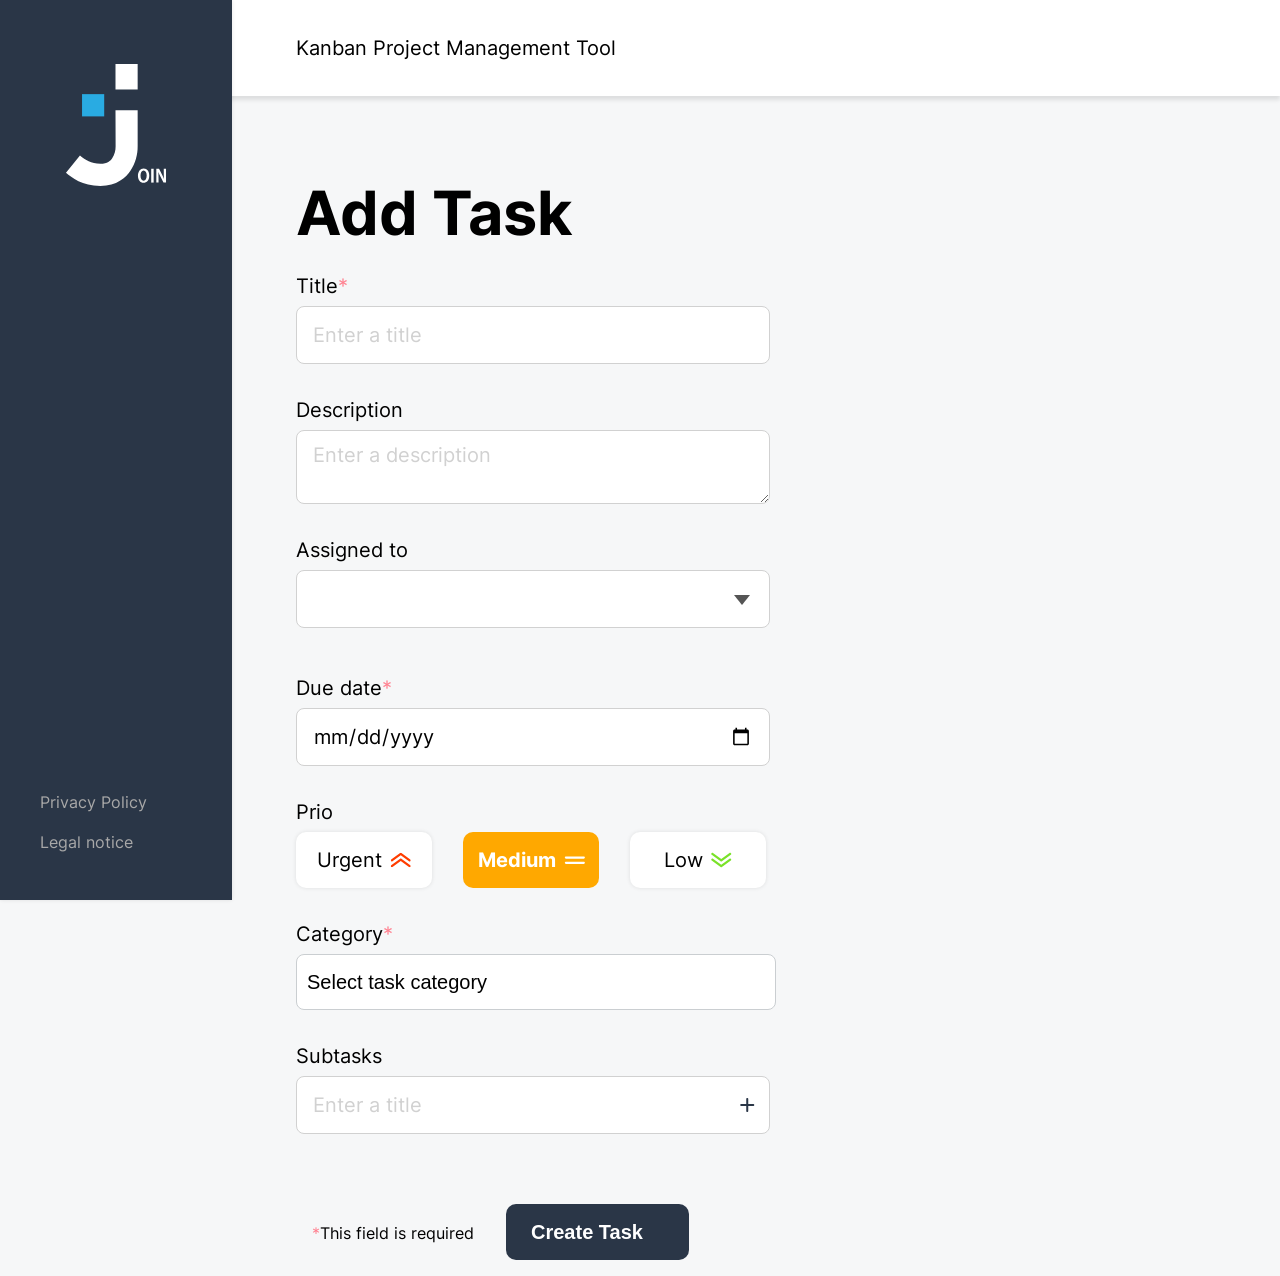
==== add_task.html @ dfd760e7 "join upload" ====
<!DOCTYPE html>
<html lang="en">
  <head>
    <meta charset="UTF-8" />
    <meta name="viewport" content="width=device-width, initial-scale=1.0" />
    <title>Add Task</title>
    <link rel="icon" type="image/x-icon" href="assets/img/logo_dark.svg" />

    <link rel="stylesheet" href="./css/font.css" />
    <link rel="stylesheet" href="./css/template.css" />
    <link rel="stylesheet" href="./css/addTask.css" />
    <link rel="stylesheet" href="./css/addTaskSubtask.css" />
    <link rel="stylesheet" href="./css/addTaskResponsive.css" />
    <link rel="stylesheet" href="style.css" />
    <link rel="stylesheet" href="./css/board.css" />
    <link rel="stylesheet" href="./css/boardOverlay.css" />
    <link rel="stylesheet" href="./css/boardResp.css" />

    <script src="script.js" defer></script>
    <script src="./js/template.js" defer></script>
    <script src="./js/login.js" defer></script>
    <script src="./js/storage.js" defer></script>
    <script src="./js/summary.js" defer></script>
    <script src="./js/contact.js" defer></script>
    <script src="./js/board.js" defer></script>
    <script src="./js/boardAddEditTask.js" defer></script>
    <script src="./js/addTask.js" defer></script>
    <script src="./js/addTask_subtasks.js" defer></script>
    <script src="./js/addTaskTransferInput.js" defer></script>
    <script src="./js/submitTasks.js" defer></script>
    <script src="./js/addTaskHTML.js" defer></script>
    <script src="./js/contactDetail.js" defer></script>
    <script src="./js/contactHTML.js" defer></script>
  </head>

  <body
    onload="initAddTask()"
    onbeforeunload="resetInputLocalStorage('temporaryInputAddTask')"
  >
    <div class="landscape-msg">
      Please rotate your device to portrait mode<br />
      for better user experience.
    </div>

    <header w3-include-html="./assets/templates/header.html"></header>
    <div w3-include-html="./assets/templates/submenu.html"></div>
    <div
      id="sidebar"
      class="sidebar"
      w3-include-html="./assets/templates/sidebarFooter.html"
    ></div>

    <div class="ctn-content">
      <h1>Add Task</h1>

      <form
        id="Add-Task-Form"
        class="form-layout"
        onsubmit="submitTask('toDo'); return false;"
      >
        <div class="add-task-wrapper-form-input">
          <div class="add-task-left-column">
            <div class="input_box_layout">
              <div class="description-with-star">
                <span class="add_task_txt_format">Title</span>
                <p class="add_task_txt_format" style="color: #ff8190">*</p>
              </div>
              <input
                class="input-add-task"
                id="task-input-title"
                minlength="5"
                required
                type="text"
                placeholder="Enter a title"
                onkeyup="checkSubmission(event)"
              />
            </div>
            <div class="input_box_layout">
              <span class="add_task_txt_format">Description</span>

              <textarea
                class="input-add-task input-textarea"
                id="task-input-description"
                placeholder="Enter a description"
              ></textarea>
            </div>

            <div class="input_box_layout no-margin-bottom">
              <label class="add_task_txt_format">Assigned to</label>
              <div class="pos-rel">
                <div class="dropDownIcon"></div>
                <input
                  id="input-assignedTo"
                  class="input-add-task"
                  onclick="activateDropdown()"
                />
                <div
                  class="assignedContacts-open"
                  id="assignedContactsCtn"
                ></div>
                <div id="checkedContactsCtn" class="checked-contacts-ctn"></div>
              </div>
            </div>
          </div>

          <div class="parting_line_grey"></div>

          <div class="add-task-right-column">
            <div class="input_box_layout">
              <div class="description-with-star">
                <span class="add_task_txt_format">Due date</span>
                <p class="add_task_txt_format" ; style="color: #ff8190">*</p>
              </div>
              <input
                id="task-input-dueDate"
                class="input-add-task"
                required
                type="date"
                placeholder="dd/mm/yyyy"
                onkeyup="checkSubmission(event)"
              />
            </div>

            <div id="transp-overlay" class="transp-overlay d-none"></div>
            <div id="msgBox" class="d-none">
              Task added to board<img
                id="vectorboard-pic"
                src="./assets/img/vectorboard.svg"
              />
            </div>

            <div class="input_box_layout">
              <span class="add_task_txt_format">Prio</span>
              <div class="prio_box_layout">
                <div
                  id="urgentButton"
                  class="prio-btn-neutral responsive-prio-btn"
                  onclick="changeButtonColorsUrgent()"
                >
                  Urgent
                  <img
                    id="urgent-icon"
                    src="./assets/img/prio_alta2.svg"
                    class="urgent-icon"
                    alt="..."
                  />
                </div>

                <div
                  id="mediumButton"
                  class="medium-btn-yellow responsive-prio-btn"
                  onclick="changeButtonColorsMedium()"
                >
                  Medium
                  <img
                    id="medium-icon"
                    src="./assets/img/capa_2.svg"
                    class="urgent-icon"
                    style="fill: #ffa800"
                  />
                </div>

                <div
                  id="lowButton"
                  class="prio-btn-neutral responsive-prio-btn"
                  onclick="changeButtonColorsLow()"
                >
                  Low
                  <img
                    id="low-icon"
                    src="./assets/img/prio_baja.svg"
                    class="urgent-icon"
                    alt="..."
                  />
                </div>
              </div>
            </div>

            <div class="input_box_layout">
              <div class="description-with-star">
                <span class="add_task_txt_format">Category</span>
                <p class="add_task_txt_format" ; style="color: #ff8190">*</p>
              </div>
              <div class="custom-select">
                <select
                  id="selectCategory"
                  class="select.dropdown_list"
                  onchange="setCategory()"
                  required
                >
                  <option value="" disabled selected>
                    Select task category
                  </option>
                  <option value="Technical Task">Technical Task</option>
                  <option value="User Story">User Story</option>
                </select>
              </div>
            </div>

            <div class="input_box_layout responsive-heigth">
              <span class="add_task_txt_format">Subtasks</span>
              <div class="input-add-subtask-layout">
                <input
                  class="input-add-task"
                  id="subtaskInput"
                  minlength="2"
                  placeholder="Enter a title"
                  onkeyup="checkInputSubtask(event)"
                  onclick="changeInputSubtaskButtons()"
                />
                <div id="input-subtask-btn-ctn" class="input-subtask-btn-ctn">
                  <button
                    type="button"
                    id="plus-btn"
                    class="subtask-plus-btn"
                    onclick="changeInputSubtaskButtons()"
                  ></button>
                </div>
              </div>
              <div
                class="added-subtask-responsive"
                id="added-subtask-ctn"
              ></div>
            </div>
          </div>
        </div>

        <div class="bottom-section-ctn">
          <div class="description-with-star">
            <p class="required_txt_format" style="color: #ff8190">*</p>
            <span class="required_txt_format">This field is required</span>
          </div>
          <div class="clear_create_btn_ctn">
            <button
              id="clear-btn"
              class="clear-btn"
              type="button"
              onclick="clearForm()"
            >
              <span>Clear</span>
              <img
                src="assets/img/close-blue.svg"
                class="create-task-btn-checkmark hover-icon"
              />
            </button>
            <button id="submit-btn" type="submit" class="create-task-btn">
              <span>Create Task</span>
              <img
                src="assets/img/Vector.svg"
                class="create-task-btn-checkmark"
              />
            </button>
          </div>
        </div>
      </form>
    </div>
  </body>
</html>
---- css/font.css ----
/*** INTER ***/

/* inter-100 - latin */
@font-face {
  font-display: swap; /* Check https://developer.mozilla.org/en-US/docs/Web/CSS/@font-face/font-display for other options. */
  font-family: 'Inter';
  font-style: normal;
  font-weight: 100;
  src: url('../assets/font/inter-v13-latin-100.woff2') format('woff2'); /* Chrome 36+, Opera 23+, Firefox 39+, Safari 12+, iOS 10+ */
}

/* inter-200 - latin */
@font-face {
  font-display: swap; /* Check https://developer.mozilla.org/en-US/docs/Web/CSS/@font-face/font-display for other options. */
  font-family: 'Inter';
  font-style: normal;
  font-weight: 200;
  src: url('../assets/font/inter-v13-latin-200.woff2') format('woff2'); /* Chrome 36+, Opera 23+, Firefox 39+, Safari 12+, iOS 10+ */
}

/* inter-300 - latin */
@font-face {
  font-display: swap; /* Check https://developer.mozilla.org/en-US/docs/Web/CSS/@font-face/font-display for other options. */
  font-family: 'Inter';
  font-style: normal;
  font-weight: 300;
  src: url('../assets/font/inter-v13-latin-300.woff2') format('woff2'); /* Chrome 36+, Opera 23+, Firefox 39+, Safari 12+, iOS 10+ */
}

/* inter-regular - latin */
@font-face {
  font-display: swap; /* Check https://developer.mozilla.org/en-US/docs/Web/CSS/@font-face/font-display for other options. */
  font-family: 'Inter';
  font-style: normal;
  font-weight: 400;
  src: url('../assets/font/inter-v13-latin-regular.woff2') format('woff2'); /* Chrome 36+, Opera 23+, Firefox 39+, Safari 12+, iOS 10+ */
}

/* inter-500 - latin */
@font-face {
  font-display: swap; /* Check https://developer.mozilla.org/en-US/docs/Web/CSS/@font-face/font-display for other options. */
  font-family: 'Inter';
  font-style: normal;
  font-weight: 500;
  src: url('../assets/font/inter-v13-latin-500.woff2') format('woff2'); /* Chrome 36+, Opera 23+, Firefox 39+, Safari 12+, iOS 10+ */
}

/* inter-600 - latin */
@font-face {
  font-display: swap; /* Check https://developer.mozilla.org/en-US/docs/Web/CSS/@font-face/font-display for other options. */
  font-family: 'Inter';
  font-style: normal;
  font-weight: 600;
  src: url('../assets/font/inter-v13-latin-600.woff2') format('woff2'); /* Chrome 36+, Opera 23+, Firefox 39+, Safari 12+, iOS 10+ */
}

/* inter-700 - latin */
@font-face {
  font-display: swap; /* Check https://developer.mozilla.org/en-US/docs/Web/CSS/@font-face/font-display for other options. */
  font-family: 'Inter';
  font-style: normal;
  font-weight: 700;
  src: url('../assets/font/inter-v13-latin-700.woff2') format('woff2'); /* Chrome 36+, Opera 23+, Firefox 39+, Safari 12+, iOS 10+ */
}

/* inter-800 - latin */
@font-face {
  font-display: swap; /* Check https://developer.mozilla.org/en-US/docs/Web/CSS/@font-face/font-display for other options. */
  font-family: 'Inter';
  font-style: normal;
  font-weight: 800;
  src: url('../assets/font/inter-v13-latin-800.woff2') format('woff2'); /* Chrome 36+, Opera 23+, Firefox 39+, Safari 12+, iOS 10+ */
}

/* inter-900 - latin */
@font-face {
  font-display: swap; /* Check https://developer.mozilla.org/en-US/docs/Web/CSS/@font-face/font-display for other options. */
  font-family: 'Inter';
  font-style: normal;
  font-weight: 900;
  src: url('../assets/font/inter-v13-latin-900.woff2') format('woff2'); /* Chrome 36+, Opera 23+, Firefox 39+, Safari 12+, iOS 10+ */
}



/*** OPEN SANS ***/

/* open-sans-300 - latin */
@font-face {
  font-display: swap; /* Check https://developer.mozilla.org/en-US/docs/Web/CSS/@font-face/font-display for other options. */
  font-family: 'Open Sans';
  font-style: normal;
  font-weight: 300;
  src: url('../assets/font/open-sans-v40-latin-300.woff2') format('woff2'); /* Chrome 36+, Opera 23+, Firefox 39+, Safari 12+, iOS 10+ */
}

/* open-sans-regular - latin */
@font-face {
  font-display: swap; /* Check https://developer.mozilla.org/en-US/docs/Web/CSS/@font-face/font-display for other options. */
  font-family: 'Open Sans';
  font-style: normal;
  font-weight: 400;
  src: url('../assets/font/open-sans-v40-latin-regular.woff2') format('woff2'); /* Chrome 36+, Opera 23+, Firefox 39+, Safari 12+, iOS 10+ */
}

/* open-sans-500 - latin */
@font-face {
  font-display: swap; /* Check https://developer.mozilla.org/en-US/docs/Web/CSS/@font-face/font-display for other options. */
  font-family: 'Open Sans';
  font-style: normal;
  font-weight: 500;
  src: url('../assets/font/open-sans-v40-latin-500.woff2') format('woff2'); /* Chrome 36+, Opera 23+, Firefox 39+, Safari 12+, iOS 10+ */
}

/* open-sans-600 - latin */
@font-face {
  font-display: swap; /* Check https://developer.mozilla.org/en-US/docs/Web/CSS/@font-face/font-display for other options. */
  font-family: 'Open Sans';
  font-style: normal;
  font-weight: 600;
  src: url('../assets/font/open-sans-v40-latin-600.woff2') format('woff2'); /* Chrome 36+, Opera 23+, Firefox 39+, Safari 12+, iOS 10+ */
}

/* open-sans-700 - latin */
@font-face {
  font-display: swap; /* Check https://developer.mozilla.org/en-US/docs/Web/CSS/@font-face/font-display for other options. */
  font-family: 'Open Sans';
  font-style: normal;
  font-weight: 700;
  src: url('../assets/font/open-sans-v40-latin-700.woff2') format('woff2'); /* Chrome 36+, Opera 23+, Firefox 39+, Safari 12+, iOS 10+ */
}

/* open-sans-800 - latin */
@font-face {
  font-display: swap; /* Check https://developer.mozilla.org/en-US/docs/Web/CSS/@font-face/font-display for other options. */
  font-family: 'Open Sans';
  font-style: normal;
  font-weight: 800;
  src: url('../assets/font/open-sans-v40-latin-800.woff2') format('woff2'); /* Chrome 36+, Opera 23+, Firefox 39+, Safari 12+, iOS 10+ */
}
---- css/template.css ----
header {
  height: 96px;
  background-color: white;
  display: flex;
  justify-content: space-between;
  align-items: center;
  position: fixed;
  top: 0;
  left: 0;
  right: 0;
  z-index: 1;
  padding-left: var(--margin-left-content);
  padding-right: var(--margin-right-content);
  box-shadow: 0 4px 4px rgba(0, 0, 0, 0.1);
}

header span {
  font-size: 20px;
  font-weight: 400;
  color: #000000;
}

.logo-header {
  width: 32px;
  display: none;
}

.header-right {
  display: flex;
  align-items: center;
  gap: 16px;
}

.ctn-icon-help-header {
  height: 32px;
  width: 32px;
  display: flex;
  justify-content: center;
  align-items: center;
}

.icon-help-header {
  height: 20px;
  width: 20px;
}

.icon-help-header:hover {
  height: 24px;
  width: 24px;
}

.icon-user-header {
  width: 48px;
  height: 48px;
  display: flex;
  justify-content: center;
  align-items: center;
  font-weight: bold;
  font-size: 16px;
  color: #29abe2;
  background-color: white;
  border-radius: 50%;
  border: solid 3px #2a3647;
}

.icon-user-header:hover {
  background-color: #0c2e621f;
}

.submenu-header {
  position: fixed;
  z-index: 10;
  top: var(--height-header);
  right: var(--margin-right-content);
  display: flex;
  flex-direction: column;
  background-color: #2a3647;
  padding: 10px;
  gap: 8px;
  border-radius: 20px 0 20px 20px;
  box-shadow: 0px 0px 4px 0px #0000001a;
}

.submenu-header a {
  text-decoration: none;
  color: #cdcdcd;
  font-size: 16px;
  padding: 8px 16px;
  border-radius: 8px;
}

.submenu-header a:hover {
  cursor: pointer;
  background-color: #2a3d59;
  transform: translateX(1px);
  transition: 75ms;
}

.overlay-submenu {
  height: 100%;
  position: fixed;
  top: 0;
  left: 0;
  right: 0;
  z-index: 9;
}

nav {
  display: flex;
  flex-direction: column;
  gap: 20px;
}

nav a {
  display: flex;
  align-items: center;
  color: #cdcdcd;
  padding: 8px 56px;
  gap: 8px;
}

nav a:hover {
  background-color: #2a3d59;
}

.nav-icon {
  width: 24px;
  height: 24px;
}

.tab-selected {
  background-color: #091931;
  color: white;
}

.sidebar {
  width: 232px;
  height: 100%;
  position: fixed;
  z-index: 2;
  display: flex;
  flex-direction: column;
  top: 0;
  left: 0;
  background-color: #2a3647;
  box-shadow: 0px 0px 4px 0px #0000001a;
}

.logo-sidebar {
  display: flex;
  justify-content: center;
  margin-top: 64px;
  margin-bottom: 96px;
}

.ctn-sidebar-legal {
  flex: 1;
  display: flex;
  flex-direction: column;
  justify-content: flex-end;
  align-items: flex-start;
  position: absolute;
  bottom: 38px;
}

.ctn-sidebar-legal a {
  color: #a8a8a8;
  display: flex;
  justify-content: flex-start;
  align-items: center;
  width: 192px;
  height: 40px;
  padding-left: 40px;
}

.ctn-sidebar-legal a:hover {
  color: #29abe2;
  font-weight: bold;
}

.ctn-content {
  position: absolute;
  top: var(--margin-top-content);
  left: var(--margin-left-content);
  right: 0;
  margin-right: var(--margin-right-content);
}

/* **** RESPONSIVE DESIGN **** */

@media (max-width: 784px) {
  header {
    height: 80px !important;
  }

  header span {
    display: none;
  }

  .icon-help-header {
    display: none;
  }

  .icon-user-header {
    width: 40px;
    height: 40px;
  }

  .sidebar {
    width: 100%;
    height: var(--height-footer);
    top: unset;
    bottom: 0;
    right: 0;
  }

  .logo-sidebar {
    display: none;
  }

  nav {
    flex-direction: row;
    justify-content: space-evenly;
    gap: unset;
  }

  nav a {
    flex-direction: column;
    justify-content: center;
    width: 64px;
    height: 64px;
    font-family: "Open Sans", sans-serif;
    font-size: 14px;
    padding: 8px 12px;
    border-radius: 16px;
    gap: 4px;
  }

  .ctn-sidebar-legal {
    display: none;
  }

  .logo-header {
    display: flex;
  }
}

@media (max-width: 350px) {
  nav a {
    font-size: 13px;
  }
}
---- css/addTask.css ----
.no-margin-bottom {
  margin-bottom: 0px !important;
}

.form-layout {
  display: flex;
  flex-direction: column;
  margin-top: 24px;
}

.add-task-wrapper-form-input {
  display: flex;
  gap: 40px;
}

.add_task_txt_format {
  font-size: 20px;
  font-weight: 400;
  line-height: 24px;
  letter-spacing: 0em;
  text-align: left;
  margin-bottom: 8px;
}

.input_box_layout {
  display: flex;
  justify-content: flex-start;
  align-items: flex-start;
  flex-direction: column;
  margin-bottom: 34px;
}

.description-with-star {
  display: flex;
}

.parting_line_grey {
  width: 2px;
  background: #d1d1d1;
}

.input-add-task {
  height: 48px;
  width: 440px;
  font-family: "Inter", sans-serif;
  font-size: 20px;
  font-weight: 400;
  color: #000000;
  border-radius: 8px;
  border: solid 1px #d1d1d1;
  padding: 4px 16px;
  margin: 0px;
  overflow: hidden;
  margin-right: 5px;
}

.input-textarea {
  resize: vertical;
  padding: 12px 16px;
}

.input-textarea:active,
.input-textarea:focus,
select:active,
select:focus {
  border: solid 1px #29abe2;
  outline: none;
}

select {
  appearance: none;
  -webkit-appearance: none;
  height: 56px;
  width: 100%;
  padding-left: 10px;
  background-color: #fff;
  border: 1px solid #caced1;
  border-radius: 8px;
  color: #000;
  cursor: pointer;
  font-size: 20px;
  -webkit-appearance: none;
  -moz-appearance: none;
  appearance: none;
}

.custom-select {
  width: 480px;
}

select:focus {
  border-color: #29abe2;
}

.dropDownIcon {
  width: 0;
  height: 0;
  border-left: 8px solid transparent;
  border-right: 8px solid transparent;
  border-top: 10px solid #555;
  position: absolute;
  margin-top: 25px;
  margin-left: 438px;
  transition: transform 0.3s ease;
}

.active .dropDownIcon {
  transform: rotate(180deg);
}

.assignedContacts-open {
  width: 470px;
  max-height: 250px;
  overflow-y: auto;
  border: 1px solid #ccc;
  border-top: none;
  border: none;
  z-index: 1000;
  background-color: #ffffff;
  display: none;
}

.contact {
  display: flex;
  justify-content: space-between;
  align-items: center;
  padding-left: 12px;
  padding-right: 16px;
  height: 70px;
  margin-bottom: 2px;
}

.contact:hover {
  background-color: #e3e3e3;
  border-radius: 10px;
  cursor: pointer;
}

.contact.active {
  color: white;
  border-radius: 10px;
  background-color: #2a3647;
}

.contact-circle-and-name-box {
  display: flex;
  justify-content: flex-start;
  align-items: center;
  gap: 8px;
  cursor: pointer;
}

.dropdwon-checkbox {
  width: 22px;
  margin-top: 30px;
}

.checked-contact-box {
  display: flex;
  justify-content: flex-start;
  align-items: center;
}

.checked-contacts-ctn {
  display: flex;
  align-items: center;
  margin-top: 8px;
  gap: 8px;
  max-width: 440px;
  flex-wrap: wrap;
}

.circle-wth-initials {
  border-radius: 100%;
}

.icon-calendar {
  height: 20px;
  width: 20px;
  position: absolute;
  margin-top: 50px;
  margin-left: 438px;
}

.prio_box_layout {
  display: flex;
  justify-content: space-between;
  align-items: center;
  width: 470px;
}

.prio-btn-neutral {
  width: 136px;
  height: 56px;
  padding: 16px, 10px, 16px, 10px;
  border-radius: 10px;
  gap: 8px;
  border: 0px;
  background-color: #ffffff;
  box-shadow: 0px 0px 4px 0px #0000001a;
  font-size: 20px;
  font-weight: 400;
  line-height: 24px;
  letter-spacing: 0em;
  text-align: left;
  display: flex;
  justify-content: center;
  align-items: center;
  cursor: pointer;
}

.prio-btn-neutral:hover {
  box-shadow: 0px 4px 4px 0px #00000040;
}

.urgent-btn-red {
  width: 136px;
  height: 56px;
  padding: 16px, 10px, 16px, 10px;
  border-radius: 10px;
  gap: 8px;
  border: 0px;
  color: #ffffff;
  background-color: #ff3d00;
  font-size: 20px;
  font-weight: 700;
  line-height: 24px;
  letter-spacing: 0em;
  text-align: left;
  display: flex;
  justify-content: center;
  align-items: center;
  cursor: pointer;
}

.medium-btn-yellow {
  width: 136px;
  height: 56px;
  padding: 16px, 10px, 16px, 10px;
  border-radius: 10px;
  gap: 8px;
  border: 0px;
  color: #ffffff;
  background-color: #ffa800;
  font-size: 20px;
  font-weight: 700;
  line-height: 24px;
  letter-spacing: 0em;
  text-align: left;
  display: flex;
  justify-content: center;
  align-items: center;
  cursor: pointer;
}

.low-btn-green {
  width: 136px;
  height: 56px;
  padding: 16px, 10px, 16px, 10px;
  border-radius: 10px;
  gap: 8px;
  border: 0px;
  color: #ffffff;
  background-color: #7ae229;
  font-size: 20px;
  font-weight: 700;
  line-height: 24px;
  letter-spacing: 0em;
  text-align: left;
  display: flex;
  justify-content: center;
  align-items: center;
  cursor: pointer;
}

.bottom-section-ctn {
  display: flex;
  justify-content: space-between;
  width: 1028px;
  margin-top: 80px;
}

.reqiured_txt_format {
  margin-top: 42px;
  font-size: 18px;
}

.clear_create_btn_ctn {
  display: flex;
  gap: 10px;
}

.clear-btn {
  width: 110px;
  height: 56px;
  padding: 16px;
  border-radius: 10px;
  border: 1px solid #2a3647;
  background: linear-gradient(0deg, #f6f7f8, #f6f7f8);
  font-size: 20px;
  cursor: pointer;
  display: flex;
  align-items: center;
  justify-content: space-between;
}

.clear-btn span {
  flex-grow: 1;
}

.clear-btn:hover {
  border: 2px solid #29abe2;
  color: #29abe2;
  box-shadow: 0px 4px 4px 0px #00000040;
}

.clear-btn:active {
  border: 2px solid #091931;
  color: #091931;
  box-shadow: 0px 4px 4px 0px #00000040;
}

.clear-btn:hover .hover-icon {
  filter: invert(32%) sepia(98%) saturate(1276%) hue-rotate(180deg)
    brightness(89%) contrast(89%);
}

.create-task-btn {
  width: 183px;
  height: 56px;
  padding: 16px;
  border-radius: 10px;
  border: 1px;
  gap: 4px;
  background: #2a3647;
  font-size: 20px;
  color: #fff;
  font-weight: 700;
  cursor: pointer;
}

.create-task-btn:hover {
  background-color: #29abe2;
  box-shadow: 0px 4px 4px 0px #00000040;
}

.create-task-btn:active {
  background-color: #091931;
  box-shadow: 0px 4px 4px 0px #00000040;
}

.create-task-btn-checkmark {
  width: 15.49px;
  height: 11.22px;
}

#vectorboard-pic {
  width: 26px;
  height: 22px;
  margin-left: 14px;
}
---- css/addTaskSubtask.css ----
.input-add-subtask {
  outline: none;
  border: 0px;
}

.input-add-subtask-layout {
  display: flex;
  justify-content: flex-end;
}

.input-subtask-btn-ctn {
  position: absolute;
  display: flex;
  justify-content: flex-end;
  align-items: center;
  margin-top: 8px;
  margin-right: 16px;
  width: fit-content;
  gap: 8px;
  background: white;
  width: 79px;
  height: 41px;
}

.subtask-plus-btn {
  height: 24px;
  width: 24px;
  border-radius: 100%;
  background-image: url(../assets/img/plus_blue.svg);
  background-repeat: no-repeat;
  background-position: center;
  border: 0;
  background-color: white;
  cursor: pointer;
  object-fit: contain;
}

.subtask-plus-btn:hover {
  background-color: #eaeaea;
  cursor: pointer;
}

.x-btn {
  height: 24px;
  width: 24px;
  border-radius: 100%;
  background-image: url(../assets/img/close_black.svg);
  background-repeat: no-repeat;
  background-position: center;
  border: 0;
  background-color: rgb(255, 255, 255);
}

.x-btn:hover,
.check-round-btn:hover {
  background-color: #eaeaea;
  cursor: pointer;
}

.check-round-btn {
  height: 24px;
  width: 24px;
  border-radius: 100%;
  background-image: url(../assets/img/check.svg);
  background-repeat: no-repeat;
  background-position: center;
  border: 0;
  background-color: rgb(255, 255, 255);
  cursor: pointer;
  padding-right: 24px;
}

.check-sub-btn:hover {
  background-color: #eaeaea;
  cursor: pointer;
}

.check-square-btn {
  height: 24px;
  width: 24px;
  background-image: url(../assets/img/check.svg);
  background-repeat: no-repeat;
  background-position: center;
  border: 0;
  background-color: rgb(255, 255, 255);
  border-right: 1px solid #caced1;
  cursor: pointer;
}

.check-square-btn:hover {
  cursor: pointer;
}

.small-divider {
  height: 24px;
  background-color: #caced1;
  width: 1px;
}

.input-edit-subtask {
  border: 0;
  background-color: transparent;
  margin-bottom: 0px !important;
}

.subtask-list {
  margin-top: 8px;
  height: 24px;
  width: 440px;
  display: flex;
  justify-content: space-between;
  align-items: center;
  padding: 8px 16px;
  border-radius: 12px;
}

.subtask-list:hover {
  background-color: #eeeeee;
  cursor: pointer;
}

.subtask-list-edit-mode {
  background-color: white;
  border-bottom: 2px solid #29abe2;
  border-radius: 0px !important;
  height: 20px !important;
  margin-top: 8px;
  height: 24px;
  width: 440px;
  display: flex;
  justify-content: space-between;
  align-items: center;
  padding: 8px 16px;
}

.subtask-icons {
  display: flex;
  justify-content: flex-end;
  align-items: center;
  z-index: 5;
}

.delete-btn {
  background-image: url(../assets/img/delete_default.svg);
  border: 0;
  height: 24px;
  width: 34px;
  padding-right: 5px;
  background-repeat: no-repeat;
  background-position: center;
  cursor: pointer;
}

.delete-btn:hover,
.confirm-btn:hover {
  cursor: pointer;
}

.white-bg {
  background-color: white !important;
}

.confirm-btn {
  background-image: url(../assets/img/edit_default.svg);
  border: 0;
  height: 24px;
  width: 34px;
  padding-right: 5px;
  background-repeat: no-repeat;
  background-position: center;
  border-left: 1px solid #caced1;
  cursor: pointer;
}
---- css/addTaskResponsive.css ----
@media (max-width: 1380px) {
  .add-task-wrapper-form-input {
    flex-direction: column;
  }

  .parting_line_grey {
    display: none;
  }

  .bottom-section-ctn {
    flex-wrap: wrap;
    justify-content: flex-start;
    align-items: baseline;
    gap: 32px;
    margin-top: 20px;
    padding: 16px;
    width: 85%;
  }

  .clear-btn {
    display: none;
  }
}

@media (max-width: 784px) {
  .bottom-section-ctn {
    position: fixed;
    bottom: 80px;
    width: 90%;
    z-index: 5;
    background-color: #f6f7f8;
    display: flex;
    flex-wrap: wrap;
    align-items: baseline;
    margin-top: 20px;
    padding-left: 0;
    padding-right: 10;
  }

  .reqiured_txt_format {
    overflow-wrap: break-word;
    word-wrap: break-word;
    hyphens: auto;
  }

  .added-subtask-responsive {
    height: fit-content;
    margin-bottom: 200px;
  }
}

@media (max-width: 510px) {
  .reqiured_txt_format {
    font-size: 16px;
  }

  .input-add-task {
    width: 400px;
  }

  .input_box_layout {
    width: 400px;
  }

  .assignedContacts-open {
    width: 428px;
  }

  .prio_box_layout {
    width: 435px;
  }

  .select.dropdown_list {
    width: 380px;
  }

  .responsive-heigth {
    height: 300px;
  }

  .custom-select {
    width: 435px;
  }

  .subtask-list {
    width: 350px;
  }

  .subtask-list-edit-mode {
    width: 350px;
  }

  .added-subtask-responsive {
    height: fit-content;
    margin-bottom: 200px;
  }

  .dropDownIcon {
    margin-left: 396px;
  }
}

@media (max-width: 460px) {
  *::-webkit-scrollbar {
    width: 0px !important;
    height: 0px !important;
  }

  .bottom-section-ctn {
    position: fixed;
    bottom: 80px;
    width: 95%;
    z-index: 5;
    background-color: #f6f7f8;
    flex-wrap: wrap;
    display: flex;
    justify-content: space-between;
    align-items: baseline;
    gap: 12px;
    margin-top: 20px;
    padding-right: 10;
  }

  .reqiured_txt_format {
    font-size: 16px;
  }

  .input-add-task {
    width: 350px;
  }

  .input_box_layout {
    width: 250px;
  }

  .assignedContacts-open {
    width: 380px;
  }

  .prio_box_layout {
    width: 100%;
    display: flex;
    flex-direction: column;
    align-items: flex-start;
    gap: 8px;
  }

  .responsive-prio-btn {
    height: 40px;
    width: 385px;
  }

  .select.dropdown_list {
    width: 380px;
  }

  .responsive-heigth {
    height: 300px;
  }

  .custom-select {
    width: 380px;
  }

  .added-subtask-responsive {
    height: fit-content;
    margin-bottom: 300px;
  }

  .dropDownIcon {
    margin-left: 348px;
  }
}

@media (max-width: 410px) {
  .bottom-section-ctn {
    position: fixed;
    bottom: 80px;
    width: 90%;
    z-index: 5;
    background-color: #f6f7f8;
    flex-wrap: wrap;
    display: flex;
    justify-content: space-between;
    align-items: baseline;
    gap: 8px;
    margin-top: 20px;
  }

  .required_txt_format {
    font-size: 13px !important;
  }

  .input-add-task {
    width: 300px;
    font-size: 16px;
  }

  .input_box_layout {
    width: 300px;
  }

  .assignedContacts-open {
    width: 330px;
  }

  .prio_box_layout {
    display: flex;
    flex-direction: column;
    align-items: flex-start;
    gap: 8px;
  }

  .responsive-prio-btn {
    height: 40px;
    width: 330px;
    font-size: 16px;
  }

  .select.dropdown_list {
    width: 380px;
  }

  .responsive-heigth {
    height: 300px;
  }

  .custom-select {
    width: 335px;
  }

  select {
    font-size: 16px;
  }

  .added-subtask-responsive {
    height: fit-content;
    margin-bottom: 300px;
  }

  .subtask-list {
    width: 300px;
  }

  .subtask-list-edit-mode {
    width: 300px;
  }

  .dropDownIcon {
    margin-left: 296px;
  }

  .add_task_txt_format {
    font-size: 18px;
  }
}

@media (max-width: 360px) {
  .bottom-section-ctn {
    position: fixed;
    bottom: 80px;
    width: 90%;
    z-index: 5;
    background-color: #f6f7f8;
    flex-wrap: wrap;
    display: flex;
    justify-content: space-between;
    align-items: baseline;
    gap: 8px;
    margin-top: 20px;
  }

  .required_txt_format {
    font-size: 13px !important;
  }

  .input-add-task {
    width: 280px;
  }

  .input_box_layout {
    width: 280px;
  }

  .prio_box_layout {
    display: flex;
    flex-direction: column;
    align-items: flex-start;
    gap: 8px;
  }

  .responsive-prio-btn {
    height: 40px;
    width: 310px;
  }

  .select.dropdown_list {
    width: 280px;
  }

  .responsive-heigth {
    height: 300px;
  }

  .custom-select {
    width: 310px;
  }

  .added-subtask-responsive {
    height: fit-content;
    margin-bottom: 300px;
  }

  .assignedContacts-open {
    width: 310px;
  }

  .dropDownIcon {
    margin-left: 280px;
  }
}

@media (max-width: 340px) {
  .input-add-task {
    width: 260px;
  }

  .input_box_layout {
    width: 260px;
  }

  .responsive-prio-btn {
    width: 290px;
  }

  .select.dropdown_list {
    width: 260px;
  }

  .responsive-heigth {
    height: 280px;
  }

  .custom-select {
    width: 290px;
  }

  .assignedContacts-open {
    width: 290px;
  }

  .dropDownIcon {
    margin-left: 260px;
  }
}
---- style.css ----
body {
  margin: 0;
  background-color: #f6f7f8;
  font-family: "Inter", sans-serif;
  display: flex;
  justify-content: center;
  align-items: center;
  flex-direction: column;
  position: relative;
  min-height: 100vh;
  min-width: 320px;

  --height-header: 96px;
  --height-footer: 80px;
  --width-sidebar: 232px;
  --margin-top-content: 176px;
  --margin-left-content: 296px;
  --margin-right-content: 40px;
}


h1 {
  font-size: 61px;
  margin-bottom: 0;
  margin-block-start: 0;
}

h2 {
  font-size: 27px;
  font-weight: 700;
}

h3 {
  font-size: 20px;
  font-weight: 700;
  margin-bottom: 4px;
  margin-block-start: 0;
}

input {
  height: 36px;
  width: 336px;
  font-family: "Inter", sans-serif;
  font-size: 20px;
  font-weight: 400;
  color: #000000;
  border-radius: 8px;
  border: solid 1px #d1d1d1;
  margin-bottom: 32px;
  padding: 4px 16px;
}

input:focus {
  border-color: #29abe2;
  outline: none;
}

input:hover {
cursor: pointer;
}

::placeholder {
  color: #d1d1d1;
}

p {
  margin-block-start: 0;
  margin-block-end: 0;
}

a {
  text-decoration: none;
  cursor: pointer;
}

.mt-48 {
  margin-top: 48px;
}

.ft-sz-16 {
  font-size: 16px !important;
}

.wrapper {
  flex: 1;
  display: flex;
  flex-direction: column;
  align-items: center;
  justify-content: center;
  width: 100%;
}

.input-icon {
  position: absolute;
  margin-left: -40px;
  margin-top: 12px;
  height: 20px;
  width: 20px;
}

.btn-db {
  border: unset !important;
  border-radius: 8px !important;
  background-color: #2a3647 !important;
  color: #ffffff !important;
  font-family: "Inter", sans-serif !important;
  font-size: 21px !important;
  font-weight: 700 !important;
  padding: 12px 16px !important;
  display: flex !important;
  align-items: center !important;
}

.if-button-disabled {
  border: unset !important;
  border-radius: 8px !important;
  border-color: rgba(118, 118, 118, 0.3) !important;
  background-color: rgba(239, 239, 239, 0.3) !important;
  color: rgba(16, 16, 16, 0.3) !important;
  font-family: "Inter", sans-serif !important;
  font-size: 21px;
  font-weight: 700 !important;
  padding: 12px 16px !important;
  display: flex !important;
  align-items: center !important;
}

.btn-db:hover {
  cursor: pointer;
  background-color: #29abe2 !important;
  box-shadow: 3px 3px 3px rgba(0, 0, 0, 0.2);
}

.btn-outline {
  border: solid 1px #2a3647;
  border-radius: 8px;
  background-color: #ffffff;
  color: #2a3647;
  font-family: "Inter", sans-serif;
  font-size: 21px;
  font-weight: 700;
  padding: 12px 16px;
}

.btn-outline:hover {
  cursor: pointer;
  border-color: #29abe2;
  color: #29abe2;
  box-shadow: 3px 3px 3px rgba(0, 0, 0, 0.2);
}

.icon-btn {
  width: 32px;
  height: 32px;
}

.checkbox {
  height: 16px;
  width: 16px;
  margin-bottom: 0;
  margin-right: 8px;
  padding: 0;
  filter: drop-shadow(2px 6px 16px rgba(0, 0, 0, 0.3));
}

.checkbox:hover {
  cursor: pointer;
  box-shadow: 3px 3px 3px rgba(0, 0, 0, 0.3);
  height: 17px;
  width: 17px;
  margin-right: 7px;
}

.disable-scroll {
  overflow: hidden;
}

.landscape-msg {
  display: none;
  justify-content: center;
  align-items: center;
  position: fixed;
  top: 0;
  bottom: 0;
  left: 0;
  right: 0;
  z-index: 20;
  text-align: center;
  line-height: 200%;
  background-color: #2a3647;
  opacity: 0.9;
  color: #ffffff;
  font-size: 28px;
  font-weight: 600;
}

.successfullyMessage {
  display: flex;
  justify-content: center;
  align-items: center;
  font-size: 20px;
  text-align: center;
  z-index: 200 !important;
  position: fixed;
  top: 50%;
  left: 50%;
  transform: translate(-50%, -50%);
  background: #2a3647 !important;
  color: white !important;
  border: none !important;
  border-radius: 10px !important;
  width: 300px !important;
  height: 70px;
}

.transp-overlay {
  display: flex;
  position: fixed;
  top: 0;
  left: 0;
  right: 0;
  bottom: 0;
  height: 100vh;
  width: 100%;
  background-color: rgba(255, 255, 255, 0.3);
  z-index: 150 !important;
  animation: start-animations-helper_animation 1.5s ease-in-out forwards;
}

.pos-rel {
  position: relative;
}

.rotate180 {
  transform: rotate(180deg);
}

.d-none {
  display: none;
}

*::-webkit-scrollbar {
  width: 12px;
  height: 12px;
}

*::-webkit-scrollbar-track {
  background-color: white;
  border-radius: 8px;
  margin-top: var(--height-header);
  margin-bottom: 4px;
}

*::-webkit-scrollbar-track:hover {
  background-color: rgb(235, 235, 235);
}

*::-webkit-scrollbar-thumb {
  background-color: #cccccc;
  border-radius: 8px;
}

*::-webkit-scrollbar-thumb:hover {
  background-color: #a8a8a8;
}

input:-webkit-autofill,
input:-webkit-autofill:hover, 
input:-webkit-autofill:focus, 
input:-webkit-autofill:active{
    -webkit-box-shadow: 0 0 0 30px white inset !important;
}


/* **** RESPONSIVE DESIGN **** */

@media (max-width: 784px) {
  body {
    --height-header: 80px !important;
    --margin-top-content: 128px !important;
    --margin-left-content: 64px !important;
  }

  ::-webkit-scrollbar {
    width: 0;
    height: 8px;
}

  *::-webkit-scrollbar-track {
    margin-bottom: var(--height-footer);
  }

  *::-webkit-scrollbar-track {
    margin-bottom: var(--height-footer);
  }
}

@media (max-width: 600px) {
  body {
    --margin-left-content: 16px !important;
    --margin-right-content: 16px !important;
  }

  h1 {
    font-size: 47px;
  }
}

@media (max-width: 420px) {
  input {
    width: 255px;
    font-size: 16px;
  }
}

@media screen and (max-height: 480px) and (orientation: landscape) {
  .landscape-msg {
    display: flex;
  }
}
---- css/board.css ----
.headline-board {
  display: flex;
  justify-content: space-between;
  align-items: center;
}

.header-board-right {
  height: 48px;
  display: flex;
  align-items: center;
  gap: 32px;
}

.ctn-search-task {
  display: flex;
  justify-content: space-between;
  align-items: center;
  background-color: white;
  border: 1px solid #a8a8a8;
  border-radius: 10px;
}

.input-search-task {
  margin-bottom: 0;
  width: unset;
  border: none;
}

.input-search-task:hover {
  cursor: pointer;
}

.input-search-task:focus {
  outline: none;
}

.search-task-right {
  display: flex;
  justify-content: space-between;
  align-self: center;
  gap: 16px;
  margin-right: 16px;
}

.ctn-search-task-icon {
  width: 32px;
  height: 32px;
  display: flex;
  justify-content: center;
  align-items: center;
  border-radius: 50%;
}

.ctn-search-task-icon:hover {
  cursor: pointer;
  background-color: #eeeeee;
}

.mt-48 {
  margin-top: 48px;
}

.btn-add-task-db {
  height: 24px;
  border-radius: 10px !important;
  padding: 8px 16px !important;
  gap: 4px;
}

.ctn-board {
  display: flex;
  gap: 40px;
}

.ctn-board-status {
  min-width: 200px;
  max-width: 400px;
  display: flex;
  flex-direction: column;
  flex-grow: 1;
  flex-basis: 0;
  margin-top: 48px;
}

.ctn-board-status-top {
  display: flex;
  justify-content: space-between;
  align-items: center;
  font-size: 20px;
  font-weight: 700;
  color: #42526e;
  margin-bottom: 16px;
}

.icon-plus-square {
  width: 24px;
  height: 24px;
}

.icon-plus-square:hover {
  cursor: pointer;
}

.ctn-board-status-bottom {
  display: flex;
  flex-direction: column;
  justify-content: flex-start;
  gap: 16px;
  padding-bottom: 200px;
}

.empty-status {
  height: 48px;
  display: flex;
  justify-content: center;
  font-family: "Open Sans", sans-serif;
  font-size: 16px;
  align-items: center;
  background-color: #e7e7e7;
  color: #a8a8a8;
  border: 1px dashed #a8a8a8;
  border-radius: 10px;
  box-shadow: 0 0 4 #00000029;
}

.ctn-tasks {
  position: relative;
  display: flex;
  flex-direction: column;
  justify-content: flex-start;
  align-items: center;
  border-radius: 24px;
  gap: 16px;
}

.preview-drop-task {
  z-index: 1000; 
  border: 2px dashed #000; 
  border-radius: 10px;
  padding: 10px; 
  box-sizing: border-box; 
  pointer-events: none; 
  height:250px !important;
}

.card-task-small {
  display: flex;
  flex-direction: column;
  width: 90%;
  min-width: 160px;
  padding: 16px;
  background-color: white;
  border-radius: 24px;
  gap: 24px;
  box-shadow: 0px 0px 10px 3px #00000014;
  transition: 75ms;
  touch-action: none;
}

.card-task-small:hover {
  cursor: pointer;
}

.ctn-card-category-show-more-small {
  position: relative;
  display: flex;
  justify-content: space-between;
}

.card-category-small {
  width: fit-content;
  background-color: #0038ff;
  color: white;
  font-size: 16px;
  font-weight: 400;
  padding: 4px 16px;
  border-radius: 8px;
}

.ctn-card-show-more-small {
  height: 28px;
  width: 28px;
  display: flex;
  justify-content: center;
  align-items: center;
  border-radius: 50%;
  cursor: pointer;
}

.ctn-card-show-more-small:hover {
  background-color: #a8a8a82d;
}

.icon-card-show-more-small {
  height: 16px;
  width: 16px;
  filter: invert(50%);
}

.ctn-submenu-card-small {
  position: absolute;
  top: 0;
  right: 0;
  z-index: 7;
  display: flex;
  flex-direction: column;
  align-items: flex-start;
  background-color: white;
  font-size: 14px;
  padding: 20px;
  border-radius: 20px 20px 0 20px;
  box-shadow: 0px 4px 4px 0px #00000040;
  gap: 20px;
  cursor: default;
}

.ctn-submenu-card-small span {
  font-weight: 700;
}

.ctn-submenu-selection-card-small {
  display: flex;
  align-items: center;
  gap: 4px;
  cursor: pointer;
}

.icon-submenu-selection-card-small {
  height: 20px;
  rotate: 180deg;
}

.ctn-card-text-small {
  display: flex;
  flex-direction: column;
  border-radius: 10px;
  gap: 8px;
}

.card-title-small {
  color: #2a3647;
  font-size: 16px;
  font-weight: 700;
}

.card-description-small {
  color: #a8a8a8;
  font-size: 16px;
  font-weight: 400;
}

.ctn-card-subtasks-small {
  display: flex;
  align-items: center;
  gap: 10px;
}

.ctn-card-progress-bar-small {
  height: 8px;
  flex: 1;
  border-radius: 8px;
  background-color: #f4f4f4;
}

.card-progress-bar-small {
  height: 8px;
  width: 50%;
  background-color: #4589ff;
  border-radius: 8px;
}

.card-span-subtasks-small {
  color: #000000;
  font-size: 12px;
  font-weight: 400;
}

.ctn-card-user-prio-small {
  display: flex;
  justify-content: space-between;
  align-items: center;
}

.ctn-card-assigned-users-small {
  display: flex;
  justify-content: flex-start;
  align-items: center;
}

.card-assigned-user-small {
  height: 32px;
  width: 32px;
  display: flex;
  justify-content: center;
  align-items: center;
  font-size: 12px;
  background-color: #ff7a00;
  color: white;
  border-radius: 50%;
  border: 1px solid #ffffff;
  margin-left: -8px;
}

.card-assigned-user-small:first-of-type {
  margin-left: 0;
}

.img-card-priority-small {
  width: 20px;
  height: 20px;
}

.overlay-board {
  position: fixed;
  top: 0;
  left: 0;
  right: 0;
  bottom: 0;
  z-index: 4;
  background-color: #00000025;
  display: flex;
  justify-content: center;
  align-items: center;
}

.translate-x {
  transform: translateX(400px);
}

.color-bg {
  color: #2a3647;
}

.preview-drop-task {
  width: 100%;
  height: 160px;
  border-radius: 24px;
  border: 1px grey dashed;
}
---- css/boardOverlay.css ----
.overlay-board {
  position: fixed;
  top: 0;
  left: 0;
  right: 0;
  bottom: 0;
  z-index: 4;
  background-color: #00000025;
  display: flex;
  justify-content: center;
  align-items: center;
}

.ctn-task-detail {
  width: 525px;
  max-height: 85%;
  display: flex;
  flex-direction: column;
  background-color: white;
  font-size: 20px;
  padding: 48px 40px;
  border-radius: 30px;
  gap: 24px;
  overflow-y: auto;
  transition: 100ms;
}

.ctn-task-detail::-webkit-scrollbar-track {
  margin-block: 24px;
}

.ctn-task-detail-header {
  display: flex;
  justify-content: space-between;
  align-items: center;
}

.task-detail-category {
  display: flex;
  justify-content: center;
  align-items: center;
  background-color: #0038ff;
  color: white;
  font-family: "Open Sans", sans-serif;
  font-size: 23px;
  font-weight: 400;
  padding: 4px 24px;
  border-radius: 8px;
}

.task-detail-close {
  width: 13.15px;
  height: 13.15px;
}

.ctn-task-detail-close {
  width: 32px;
  height: 32px;
  display: flex;
  justify-content: center;
  align-items: center;
  border-radius: 50%;
}

.ctn-task-detail-close:hover {
  cursor: pointer;
  background-color: #eeeeee;
}
.ctn-task-detail-date,
.ctn-task-detail-priority {
  display: flex;
  justify-content: flex-start;
  align-items: center;
}

.ctn-task-detail-date span,
.ctn-task-detail-priority span {
  width: 128px;
}

.ctn-task-detail-priority-right {
  display: flex;
  align-items: center;
  gap: 10px;
}

.img-prio-task-detail {
  width: 17px;
}

.ctn-task-detail-assigned-users {
  display: flex;
  flex-direction: column;
  gap: 8px;
}

.ctn-task-detail-assigned-users-wrapper {
  display: flex;
  flex-direction: column;
  gap: 4px;
}

.ctn-task-detail-single-assigned-user {
  display: flex;
  align-items: center;
  padding: 7px 16px;
  border-radius: 10px;
  gap: 16px;
}

.task-detail-assigned-user-acronym {
  height: 42px;
  width: 42px;
  display: flex;
  justify-content: center;
  align-items: center;
  font-size: 12px;
  background-color: #1fd7c1;
  color: white;
  border: 2px solid #ffffff;
  border-radius: 50%;
}

.task-detail-assigned-user-name {
  font-family: "Open Sans", sans-serif;
  font-size: 19px;
}

.ctn-task-detail-subtasks {
  display: flex;
  flex-direction: column;
  gap: 8px;
}

.ctn-task-detail-single-subtask {
  display: flex;
  align-items: center;
  padding: 6px 16px;
  gap: 16px;
  border-radius: 8px;
}

.ctn-task-detail-single-subtask:hover {
  background-color: #eeeeee;
  cursor: pointer;
  padding: 6px 18px;
}

.task-detail-checkbox {
  width: 24px;
  height: 24px;
}

.ctn-task-detail-edit-delete {
  display: flex;
  justify-content: flex-end;
  align-items: center;
  gap: 8px;
}

.ctn-task-detail-edit-delete-single {
  display: flex;
  align-items: center;
  font-size: 16px;
  gap: 8px;
}

.ctn-task-detail-edit-delete-single:hover {
  cursor: pointer;
  color: #29abe2;
  font-weight: bold;
}

.ctn-task-detail-edit-delete-single img {
  height: 18px;
}

.ctn-task-detail-edit-delete-single span {
  width: 48px;
}

.task-detail-separator-edit {
  height: 24px;
  border: 1px solid #d1d1d1;
}

.wrapper-add-task-board {
  max-height: 85%;
  background-color: white;
  display: flex;
  justify-content: center;
  padding: 48px;
  border-radius: 30px;
  box-shadow: 0px 0px 4px 0px #0000001a;
  overflow-y: auto;
  overflow-x: hidden;
}

/*** EDIT TASK BOARD ***/

.form-edit-task-board {
  display: flex;
  flex-direction: column;
}

.ctn-edit-task-board-header {
  justify-content: flex-end !important;
}

.edit-task-subtitle {
  margin-bottom: 6px;
  color: #2a3647;
}

.form-edit-task-board input {
  width: unset;
}

.form-edit-task-board textarea {
  font-family: "Inter", sans-serif;
  font-size: 20px;
  border-radius: 8px;
  border: solid 1px #d1d1d1;
  padding: 12px 16px;
  margin-bottom: 32px;
  resize: vertical;
}

.form-edit-task-board textarea:active,
.form-edit-task-board textarea:focus {
  border: solid 1px #29abe2;
  outline: none;
}

.ctn-edit-task-prio-btn {
  display: flex;
  justify-content: space-between;
  gap: 16px;
  margin-bottom: 32px;
}

.ctn-edit-task-assigned-users {
  margin-bottom: 32px;
}

.ctn-edit-task-select-users {
  padding: 12px 16px;
  padding-left: 0;
  border-radius: 8px;
  border: solid 1px #d1d1d1;
}

.ctn-edit-task-select-users:hover {
  box-shadow: 0px 0px 4px 0px #0000002f;
}

.ctn-edit-task-img-drop-down {
  height: 24px;
  width: 24px;
  display: flex;
  justify-content: center;
  align-items: center;
  border-radius: 50%;
}

.ctn-edit-task-img-drop-down:hover {
  background-color: #eeeeee;
  cursor: pointer;
}

.ctn-edit-task-drop-down-user {
  max-height: 216px;
  box-shadow: 0px 0px 4px 0px #0000001a;
  overflow-y: auto;
}

.edit-task-placeholder-drop-down {
  padding-left: 8px;
  display: flex;
  justify-content: space-between;
}

.ctn-edit-task-search-user {
  display: flex;
  justify-content: space-between;
}

.ctn-edit-task-search-user input,
.ctn-edit-form-input-subtask input,
.ctn-edit-task-assigned-users input {
  border: none;
  height: unset;
  margin-bottom: 0;
}

.edit-task-search-user {
  flex: 1;
 }

.ctn-edit-form-input-subtask input, .subtask-list-edit-mode input {
  flex: 1;
}

.form-edit-task-board input[type="checkbox"] {
  height: 20px;
  width: 20px;
  margin: unset !important;
}

.ctn-edit-task-bar-assigned-user {
  display: flex;
  gap: 8px;
  margin-top: 12px;
  overflow-x: auto;
}

.ctn-checked-contacts-edit {
  width: unset !important;
}

.ctn-edit-form-input-subtask-btn {
  margin-right: 8px;
}

.ctn-edit-form-input-subtask {
  display: flex;
  justify-content: space-between;
  align-items: center;
  padding: 8px 0;
  border-radius: 8px;
  border: solid 1px #d1d1d1;
}

.ctn-edit-form-input-subtask-reset-add {
  display: flex;
  gap: 4px;
  margin-right: 8px;
}

.ctn-edit-task-added-subtask div {
  width: unset;
}

.btn-edit-confirm {
  align-self: flex-end;
  max-width: 88px;
  height: unset;
  margin-top: 20px;
  padding: 14px 8px !important;
}

/*** ADD TASK BOARD ***/

.ctn-add-task-board {
  display: flex;
  flex-direction: column;
}

.form-add-task-board {
  display: flex;
  flex-direction: column;
  margin-top: 24px;
}

.ctn-add-task-board-input-section {
  display: flex;
  gap: 32px;
}
---- css/boardResp.css ----
@media (max-width: 1270px) {
  .headline-board {
    flex-direction: column;
    align-items: flex-start;
    gap: 24px;
  }
  .preview-drop-task {
    border: 1px dashed #000; 
    height: 250px !important;
    width: 235px !important;
  }

  .ctn-board {
    flex-direction: column;
    gap: 0;
  }

  .ctn-board-status {
    min-width: unset;
    max-width: unset;
  }

  .ctn-board-status-bottom {
    padding-bottom: 40px;
  }

  .ctn-tasks {
    flex-direction: row;
    align-items: flex-start;
    overflow-x: auto;
    padding-bottom: 16px;
  }

  .card-task-small {
    min-width: 176px;
    max-width: 320px;
  }
}

@media (max-width: 1150px) {
  .headline-board {
    flex-direction: column;
    align-items: flex-start;
    gap: 24px;
  }
}

@media (max-width: 920px) {
  .btn-add-task-db {
    display: block;
    position: absolute;
    top: 12px;
    right: 0;
    padding: 3px !important;
  }

  .btn-add-task-db span {
    display: none;
  }
}

@media (max-width: 784px) {
  .ctn-board-status:last-child {
    margin-bottom: 80px;
  }
}

@media (max-width: 650px) {
  .form-edit-task-board input {
    font-size: 16px;
  }

  .form-edit-task-board textarea {
    font-size: 16px;
  }

  .ctn-task-detail {
    width: 80%;
    min-width: 256px;
    font-size: 16px;
    padding: 32px 24px;
    gap: 16px;
  }

  .task-detail-category {
    font-size: 16px;
    padding: 4px 16px;
  }

  .ctn-task-detail h1 {
    font-size: 36px;
    font-weight: 700;
  }

  .ctn-task-detail-date span,
  .ctn-task-detail-priority span {
    width: 112px;
  }

  .btn-edit-prio {
    font-size: 16px !important;
  }

  .task-detail-assigned-user-name {
    font-size: 16px;
  }

  .task-detail-checkbox {
    width: 16px;
    height: 16px;
  }
}

@media (max-width: 600px) {
  .headline-status {
    font-size: 27px;
  }
}

@media (max-width: 530px) {
  .ctn-board-status {
    min-width: 230px;
  }
}

@media (max-width: 490px) {
  .input-search-task {
    width: 240px !important;
  }
}

@media (max-width: 420px) {
  .ctn-edit-task-prio-btn {
    flex-direction: column;
  }

  .btn-edit-prio {
    width: unset !important;
    height: 48px !important;
  }
}

@media (max-width: 370px) {
  .input-search-task {
    width: 188px !important;
  }

  .ctn-board-status {
    min-width: 200px;
  }

  .ctn-task-detail {
    width: 84%;
    padding: 24px 16px;
}

.edit-task-search-user {
  max-width: 180px;
}
}
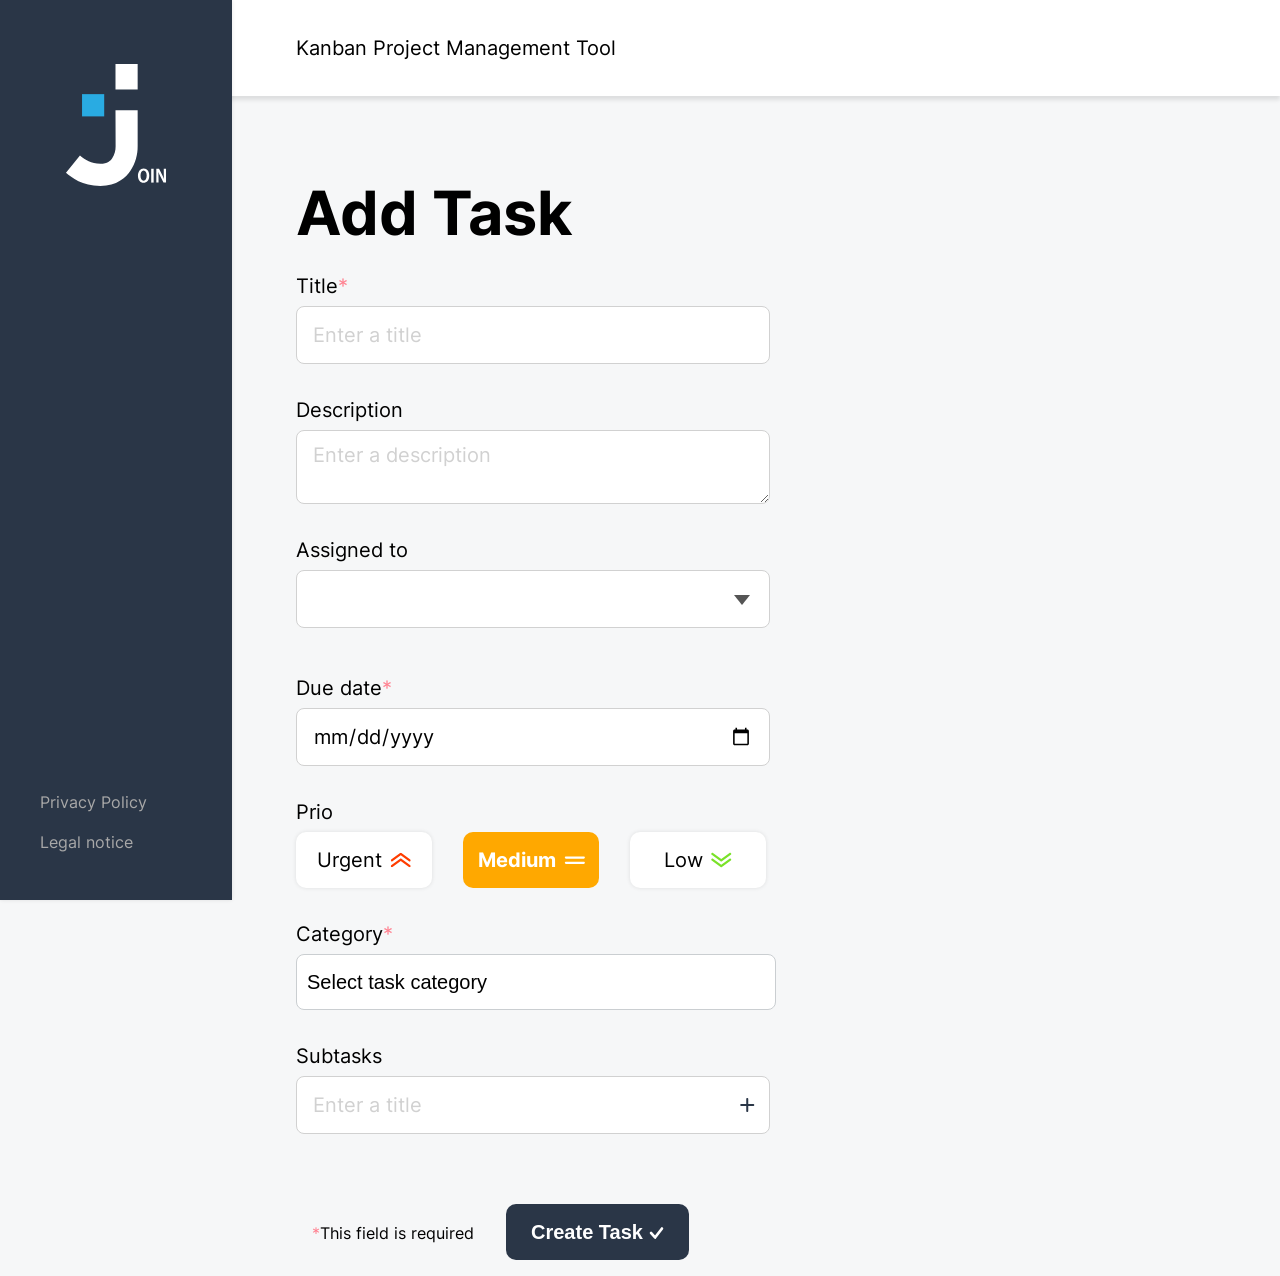
==== commit e1fb340d: "join updates" ====
--- a/add_task.html
+++ b/add_task.html
@@ -239,14 +239,14 @@
             >
               <span>Clear</span>
               <img
-                src="assets/img/close-blue.svg"
+                src="assets/img/close_blue.svg"
                 class="create-task-btn-checkmark hover-icon"
               />
             </button>
             <button id="submit-btn" type="submit" class="create-task-btn">
               <span>Create Task</span>
               <img
-                src="assets/img/Vector.svg"
+                src="assets/img/vector.svg"
                 class="create-task-btn-checkmark"
               />
             </button>
